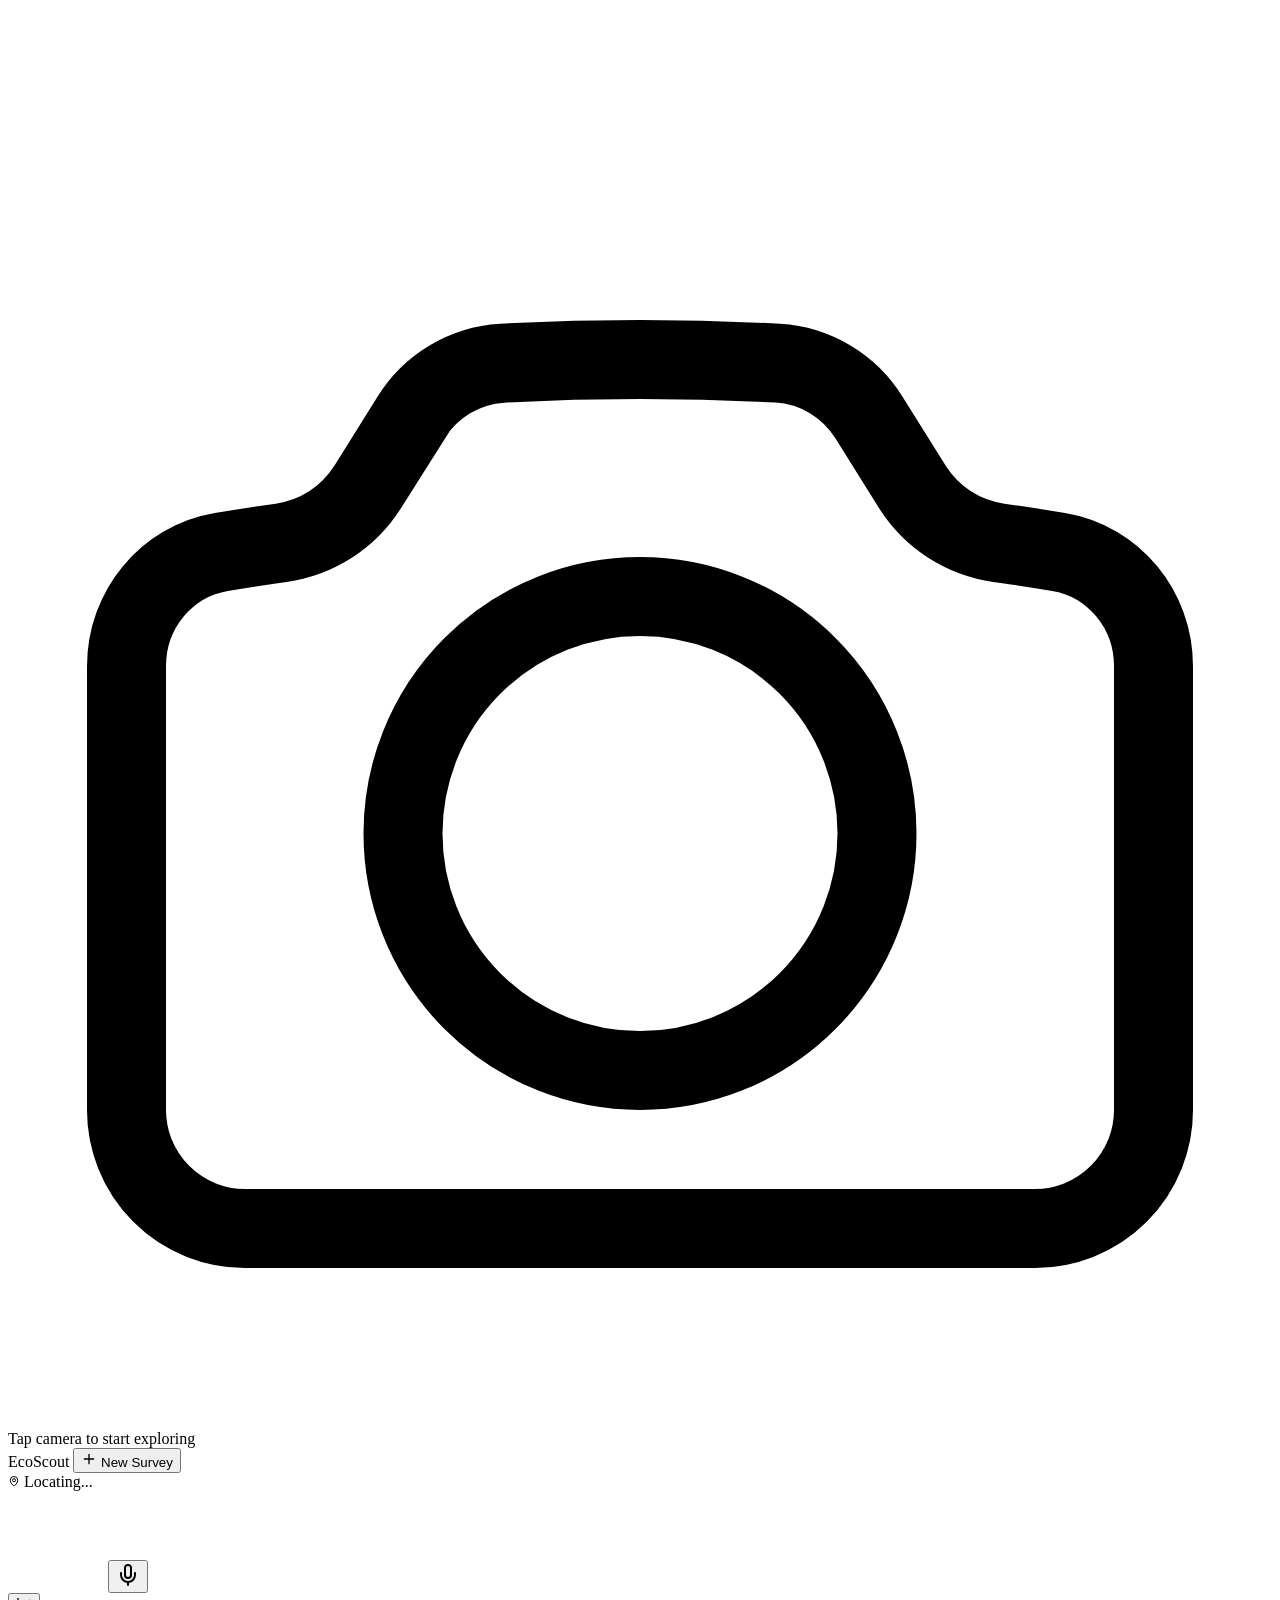
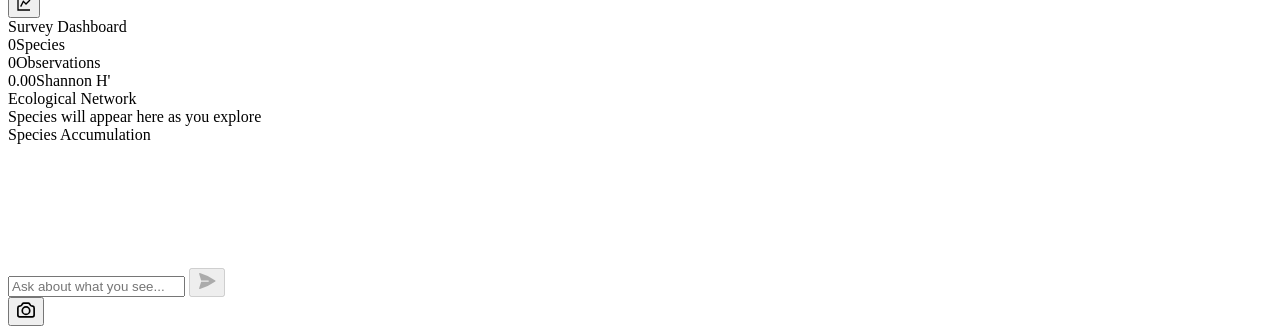
==== app/static/index.html @ 69c8a3aa "Initial Commit" ====
<!doctype html>
<html lang="en">
  <head>
    <meta charset="UTF-8">
    <meta name="viewport" content="width=device-width, initial-scale=1.0, maximum-scale=1.0, user-scalable=no, viewport-fit=cover">
    <title>EcoScout - Live Environmental Intelligence</title>
    <link rel="stylesheet" href="/static/css/style.css">
    <link rel="manifest" href="/static/manifest.json">
    <link rel="icon" type="image/svg+xml" href="/static/icons/favicon.svg">
    <link rel="apple-touch-icon" href="/static/icons/favicon.svg">
    <meta name="theme-color" content="#0a0f0d">
    <meta name="apple-mobile-web-app-capable" content="yes">
    <meta name="apple-mobile-web-app-status-bar-style" content="black-translucent">
    <script src="/static/js/app.js" type="module"></script>
  </head>

  <body>
    <!-- Full-screen camera background -->
    <div class="camera-hero" id="cameraHero">
      <video id="cameraFeed" autoplay playsinline muted></video>
      <canvas id="captureCanvas"></canvas>
      <div class="camera-placeholder" id="cameraPlaceholder">
        <svg class="placeholder-icon" viewBox="0 0 24 24" fill="none" stroke="currentColor" stroke-width="1.5">
          <path d="M6.827 6.175A2.31 2.31 0 0 1 5.186 7.23c-.38.054-.757.112-1.134.175C2.999 7.58 2.25 8.507 2.25 9.574V18a2.25 2.25 0 0 0 2.25 2.25h15A2.25 2.25 0 0 0 21.75 18V9.574c0-1.067-.75-1.994-1.802-2.169a47.9 47.9 0 0 0-1.134-.175 2.31 2.31 0 0 1-1.64-1.055l-.822-1.316a2.192 2.192 0 0 0-1.736-1.039 48.774 48.774 0 0 0-5.232 0 2.192 2.192 0 0 0-1.736 1.039l-.821 1.316Z"/>
          <path d="M16.5 12.75a4.5 4.5 0 1 1-9 0 4.5 4.5 0 0 1 9 0Z"/>
        </svg>
        <span class="placeholder-text">Tap camera to start exploring</span>
      </div>
    </div>

    <!-- Top status bar -->
    <div class="status-bar" id="statusBar">
      <div class="status-left">
        <span class="logo-text">EcoScout</span>
        <span class="status-dot" id="statusDot"></span>
        <button type="button" id="newSurveyBtn" class="new-survey-btn" title="Start new survey">
          <svg width="16" height="16" viewBox="0 0 24 24" fill="none" stroke="currentColor" stroke-width="2" stroke-linecap="round" stroke-linejoin="round">
            <path d="M12 5v14M5 12h14"/>
          </svg>
          <span>New Survey</span>
        </button>
      </div>
      <div class="status-right">
        <span class="gps-pill" id="gpsBadge">
          <svg width="12" height="12" viewBox="0 0 24 24" fill="none" stroke="currentColor" stroke-width="2">
            <path d="M15 10.5a3 3 0 1 1-6 0 3 3 0 0 1 6 0Z"/>
            <path d="M19.5 10.5c0 7.142-7.5 11.25-7.5 11.25S4.5 17.642 4.5 10.5a7.5 7.5 0 1 1 15 0Z"/>
          </svg>
          <span id="gpsText">Locating...</span>
        </span>
      </div>
    </div>

    <!-- Floating voice FAB with audio visualization -->
    <div class="voice-fab" id="voiceFab">
      <canvas id="audioViz" width="96" height="96"></canvas>
      <button id="startAudioButton" title="Enable voice">
        <svg width="24" height="24" viewBox="0 0 24 24" fill="none" stroke="currentColor" stroke-width="2" stroke-linecap="round" stroke-linejoin="round">
          <path d="M12 2a3 3 0 0 0-3 3v7a3 3 0 0 0 6 0V5a3 3 0 0 0-3-3Z"/>
          <path d="M19 10v2a7 7 0 0 1-14 0v-2"/>
          <line x1="12" y1="19" x2="12" y2="22"/>
        </svg>
      </button>
    </div>

    <!-- Ecology Dashboard (slides in from right on camera hero) -->
    <div class="ecology-panel" id="ecologyPanel">
      <button type="button" class="eco-panel-toggle" id="ecoPanelToggle" title="Toggle survey dashboard">
        <svg width="16" height="16" viewBox="0 0 24 24" fill="none" stroke="currentColor" stroke-width="2"><path d="M3 3v18h18"/><path d="M7 16l4-8 4 4 6-6"/></svg>
      </button>
      <div class="eco-panel-content" id="ecoPanelContent">
        <div class="eco-section">
          <div class="eco-section-title">Survey Dashboard</div>
          <div id="surveyDashboard" class="survey-dashboard">
            <div class="dash-row">
              <div class="dash-stat"><span class="dash-value">0</span><span class="dash-label">Species</span></div>
              <div class="dash-stat"><span class="dash-value">0</span><span class="dash-label">Observations</span></div>
              <div class="dash-stat"><span class="dash-value">0.00</span><span class="dash-label">Shannon H'</span></div>
            </div>
          </div>
        </div>
        <div class="eco-section">
          <div class="eco-section-title">Ecological Network</div>
          <div id="foodWebContainer" class="food-web-container">
            <div class="viz-empty">Species will appear here as you explore</div>
          </div>
        </div>
        <div class="eco-section">
          <div class="eco-section-title">Species Accumulation</div>
          <canvas id="accumulationCanvas" width="280" height="120" class="accumulation-canvas"></canvas>
        </div>
      </div>
    </div>

    <!-- Bottom conversation sheet -->
    <div class="convo-sheet" id="convoSheet">
      <div class="sheet-handle"><span></span></div>
      <div class="messages" id="messages"></div>
      <div class="input-row">
        <form id="messageForm">
          <input
            type="text"
            id="message"
            name="message"
            placeholder="Ask about what you see..."
            autocomplete="off"
          />
          <button type="submit" id="sendButton" disabled title="Send">
            <svg width="20" height="20" viewBox="0 0 24 24" fill="currentColor">
              <path d="M3.478 2.404a.75.75 0 0 0-.926.941l2.432 7.905H13.5a.75.75 0 0 1 0 1.5H4.984l-2.432 7.905a.75.75 0 0 0 .926.94 60.519 60.519 0 0 0 18.445-8.986.75.75 0 0 0 0-1.218A60.517 60.517 0 0 0 3.478 2.404Z"/>
            </svg>
          </button>
        </form>
        <button type="button" id="cameraToggle" title="Toggle camera">
          <svg width="20" height="20" viewBox="0 0 24 24" fill="none" stroke="currentColor" stroke-width="2" stroke-linecap="round" stroke-linejoin="round">
            <path d="M6.827 6.175A2.31 2.31 0 0 1 5.186 7.23c-.38.054-.757.112-1.134.175C2.999 7.58 2.25 8.507 2.25 9.574V18a2.25 2.25 0 0 0 2.25 2.25h15A2.25 2.25 0 0 0 21.75 18V9.574c0-1.067-.75-1.994-1.802-2.169a47.9 47.9 0 0 0-1.134-.175 2.31 2.31 0 0 1-1.64-1.055l-.822-1.316a2.192 2.192 0 0 0-1.736-1.039 48.774 48.774 0 0 0-5.232 0 2.192 2.192 0 0 0-1.736 1.039l-.821 1.316Z"/>
            <path d="M16.5 12.75a4.5 4.5 0 1 1-9 0 4.5 4.5 0 0 1 9 0Z"/>
          </svg>
        </button>
      </div>
    </div>
  </body>
</html>
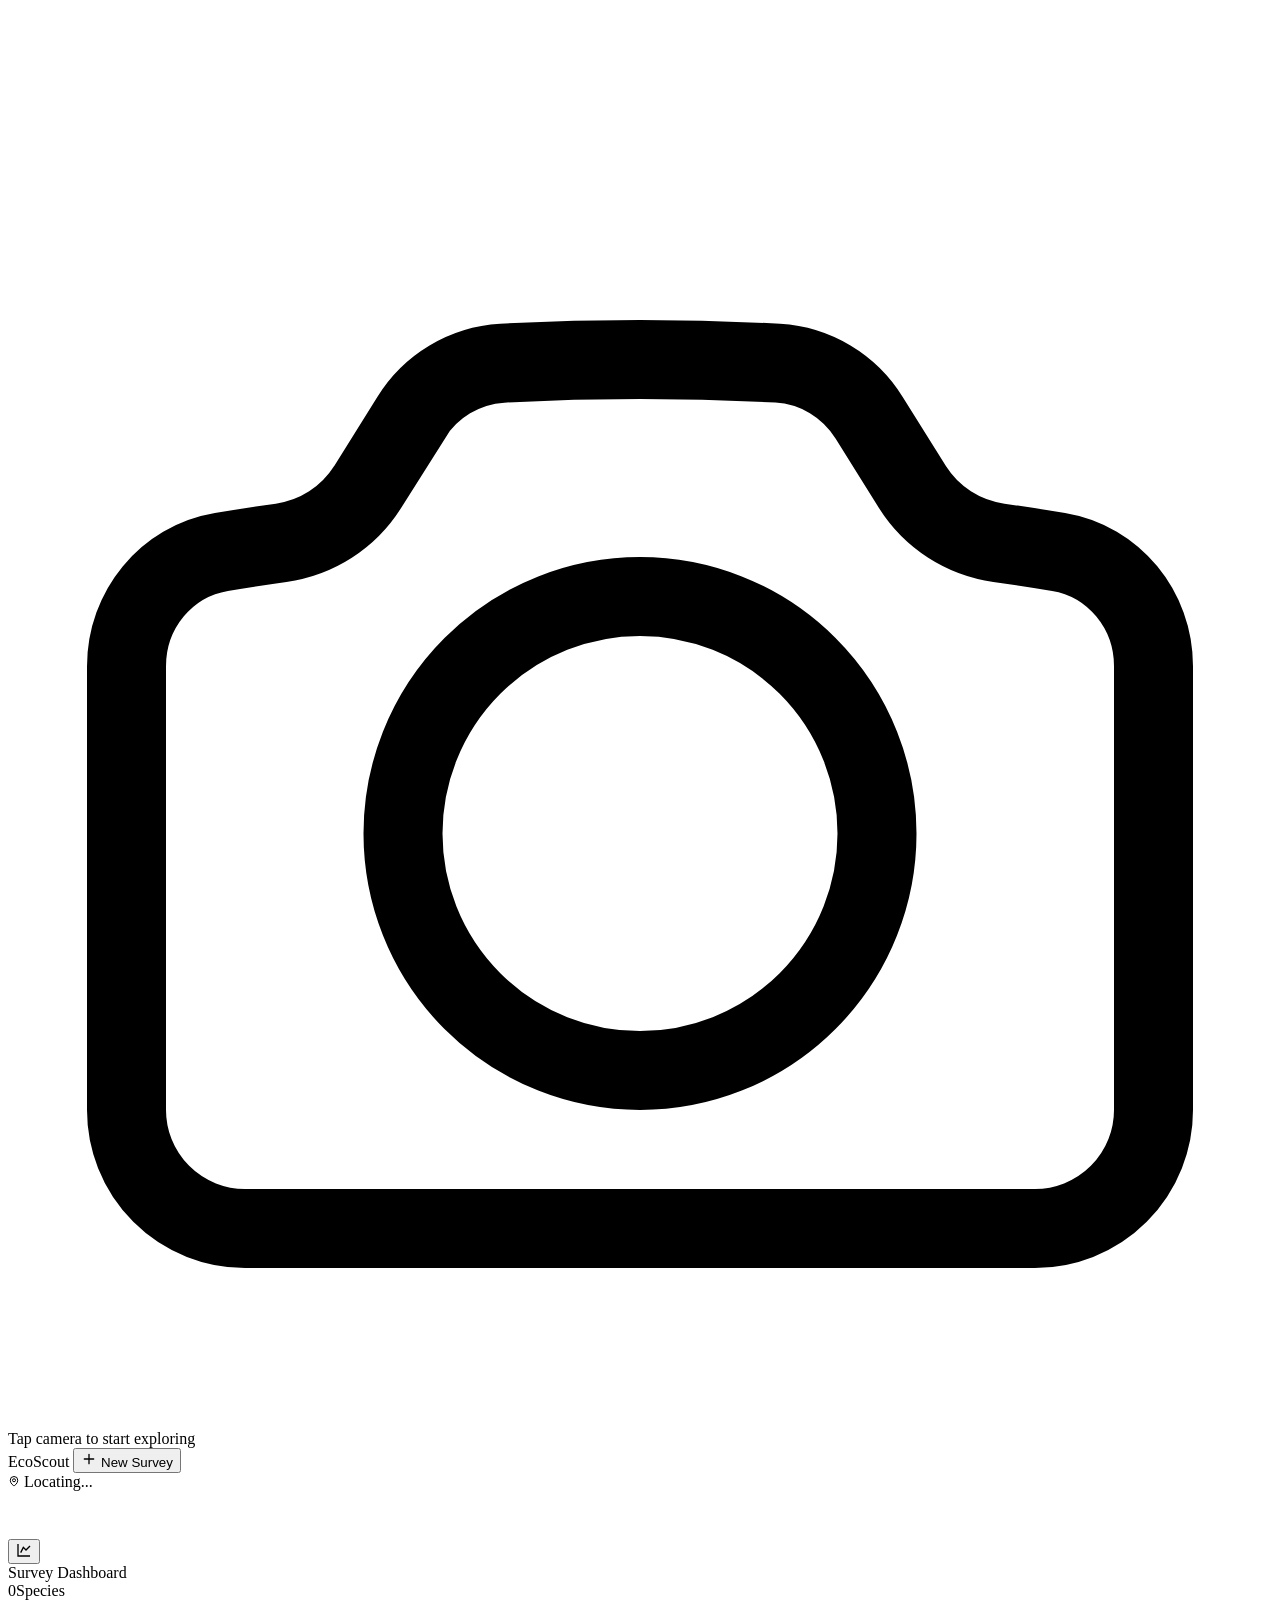
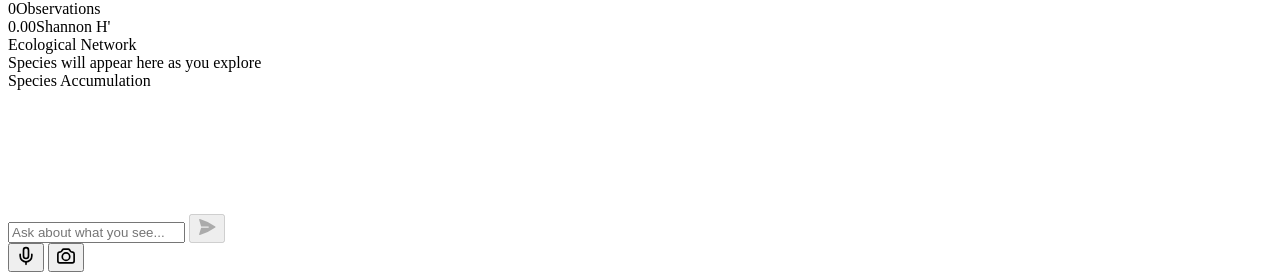
==== commit d9d195c3: "Changes in Gemini Live" ====
--- a/app/static/index.html
+++ b/app/static/index.html
@@ -51,17 +51,8 @@
       </div>
     </div>
 
-    <!-- Floating voice FAB with audio visualization -->
-    <div class="voice-fab" id="voiceFab">
-      <canvas id="audioViz" width="96" height="96"></canvas>
-      <button id="startAudioButton" title="Enable voice">
-        <svg width="24" height="24" viewBox="0 0 24 24" fill="none" stroke="currentColor" stroke-width="2" stroke-linecap="round" stroke-linejoin="round">
-          <path d="M12 2a3 3 0 0 0-3 3v7a3 3 0 0 0 6 0V5a3 3 0 0 0-3-3Z"/>
-          <path d="M19 10v2a7 7 0 0 1-14 0v-2"/>
-          <line x1="12" y1="19" x2="12" y2="22"/>
-        </svg>
-      </button>
-    </div>
+    <!-- Audio visualization canvas (hidden, used by JS) -->
+    <canvas id="audioViz" width="44" height="44" class="input-mic-viz"></canvas>
 
     <!-- Ecology Dashboard (slides in from right on camera hero) -->
     <div class="ecology-panel" id="ecologyPanel">
@@ -111,6 +102,13 @@
             </svg>
           </button>
         </form>
+        <button type="button" id="startAudioButton" class="input-mic-btn" title="Toggle voice">
+          <svg width="20" height="20" viewBox="0 0 24 24" fill="none" stroke="currentColor" stroke-width="2" stroke-linecap="round" stroke-linejoin="round">
+            <path d="M12 2a3 3 0 0 0-3 3v7a3 3 0 0 0 6 0V5a3 3 0 0 0-3-3Z"/>
+            <path d="M19 10v2a7 7 0 0 1-14 0v-2"/>
+            <line x1="12" y1="19" x2="12" y2="22"/>
+          </svg>
+        </button>
         <button type="button" id="cameraToggle" title="Toggle camera">
           <svg width="20" height="20" viewBox="0 0 24 24" fill="none" stroke="currentColor" stroke-width="2" stroke-linecap="round" stroke-linejoin="round">
             <path d="M6.827 6.175A2.31 2.31 0 0 1 5.186 7.23c-.38.054-.757.112-1.134.175C2.999 7.58 2.25 8.507 2.25 9.574V18a2.25 2.25 0 0 0 2.25 2.25h15A2.25 2.25 0 0 0 21.75 18V9.574c0-1.067-.75-1.994-1.802-2.169a47.9 47.9 0 0 0-1.134-.175 2.31 2.31 0 0 1-1.64-1.055l-.822-1.316a2.192 2.192 0 0 0-1.736-1.039 48.774 48.774 0 0 0-5.232 0 2.192 2.192 0 0 0-1.736 1.039l-.821 1.316Z"/>
